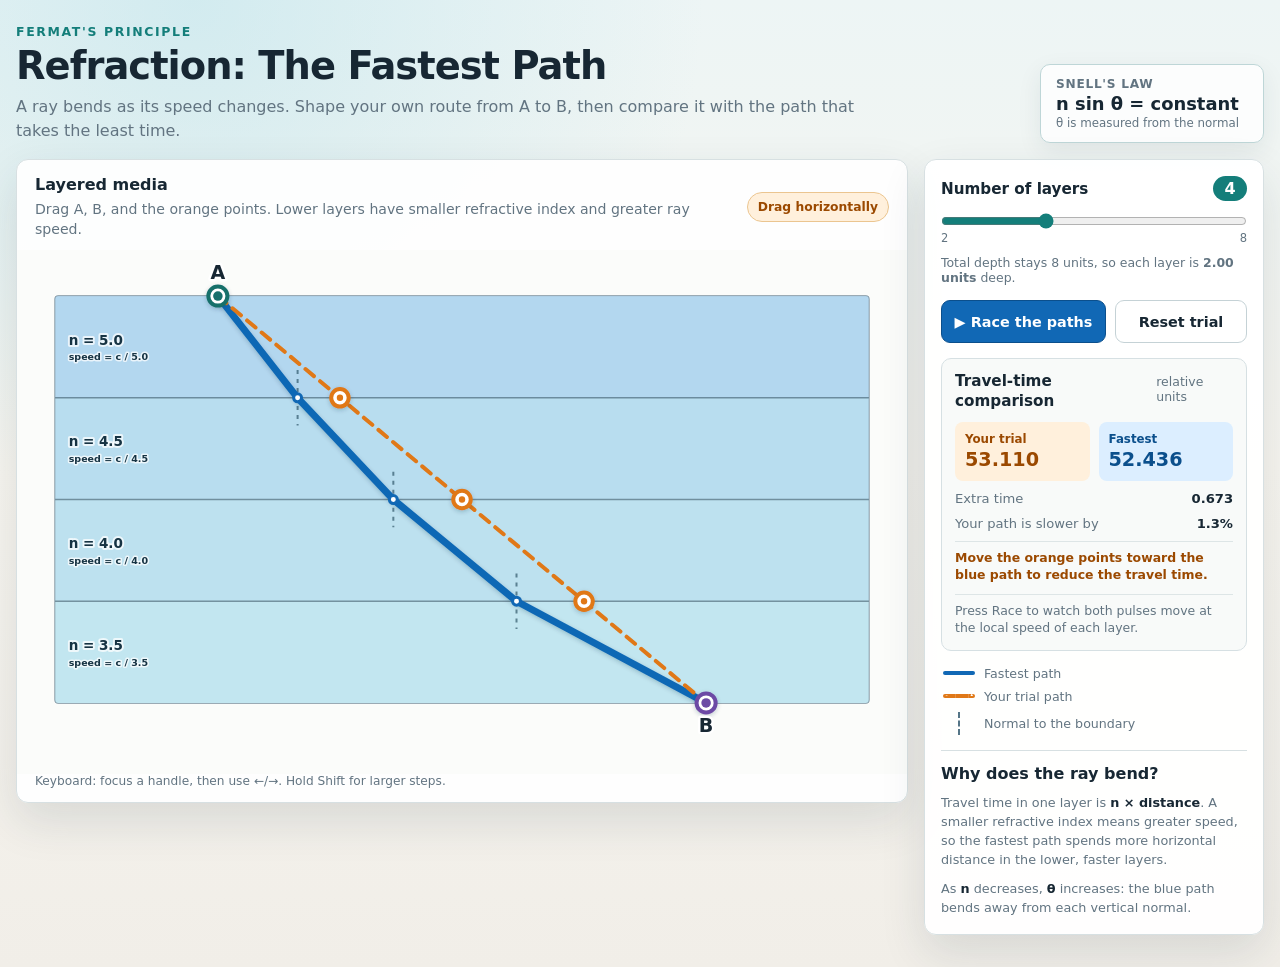
==== index.html @ dae1a8a9 "first commit" ====
<!doctype html>
<html lang="en">
<head>
  <meta charset="utf-8">
  <meta name="viewport" content="width=device-width, initial-scale=1">
  <meta name="color-scheme" content="light">
  <title>Refraction: The Fastest Path</title>
  <link rel="stylesheet" href="styles.css">
</head>
<body>
  <main>
    <header class="topbar">
      <div>
        <p class="eyebrow">Fermat's principle</p>
        <h1>Refraction: The Fastest Path</h1>
        <p class="subtitle">A ray bends as its speed changes. Shape your own route from A to B, then compare it with the path that takes the least time.</p>
      </div>
      <div class="law-card" aria-label="Snell's law">
        <span>Snell's law</span>
        <strong>n sin θ = constant</strong>
        <small>θ is measured from the normal</small>
      </div>
    </header>

    <section class="workspace" aria-label="Interactive refraction lesson">
      <section class="diagram-card" aria-label="Refraction diagram">
        <div class="diagram-heading">
          <div>
            <h2>Layered media</h2>
            <p>Drag A, B, and the orange points. Lower layers have smaller refractive index and greater ray speed.</p>
          </div>
          <div class="drag-hint">Drag horizontally</div>
        </div>

        <svg id="diagram" viewBox="0 0 1120 660" role="img" aria-labelledby="diagramTitle diagramDesc">
          <title id="diagramTitle">Fastest path through layered refractive media</title>
          <desc id="diagramDesc">A and B are draggable endpoints. Orange handles define a trial path through equal-depth horizontal layers. A blue line shows the exact least-time path.</desc>
          <defs>
            <filter id="softShadow" x="-50%" y="-50%" width="200%" height="200%">
              <feDropShadow dx="0" dy="2" stdDeviation="3" flood-color="#102f45" flood-opacity="0.24"></feDropShadow>
            </filter>
            <clipPath id="mediumClip">
              <rect x="48" y="58" width="1024" height="512" rx="4"></rect>
            </clipPath>
          </defs>

          <rect class="plot-frame" x="48" y="58" width="1024" height="512" rx="4"></rect>
          <g id="layerGroup" clip-path="url(#mediumClip)"></g>
          <g id="interfaceGroup"></g>
          <g id="normalGroup" aria-hidden="true"></g>

          <g class="path-layer" clip-path="url(#mediumClip)">
            <path id="optimalPath" class="optimal-path"></path>
            <path id="trialPath" class="trial-path"></path>
          </g>

          <g id="optimalPointGroup" aria-hidden="true"></g>
          <g id="trialHandleGroup"></g>
          <g id="endpointGroup"></g>

          <g id="pulseLayer" class="pulse-layer is-hidden" aria-hidden="true">
            <circle id="trialPulse" class="trial-pulse" r="10"></circle>
            <circle id="optimalPulseHalo" class="optimal-pulse-halo" r="10"></circle>
            <circle id="optimalPulse" class="optimal-pulse" r="6"></circle>
          </g>
        </svg>

        <p class="keyboard-note">Keyboard: focus a handle, then use ←/→. Hold Shift for larger steps.</p>
      </section>

      <aside class="controls" aria-label="Diagram controls and results">
        <section class="control-section">
          <div class="section-title-row">
            <label for="layerSlider">Number of layers</label>
            <output id="layerValue" for="layerSlider">4</output>
          </div>
          <input id="layerSlider" type="range" min="2" max="8" step="1" value="4">
          <div class="range-labels" aria-hidden="true"><span>2</span><span>8</span></div>
          <p class="control-note">Total depth stays 8 units, so each layer is <strong id="layerDepth">2.00 units</strong> deep.</p>
        </section>

        <div class="button-row">
          <button id="raceButton" class="primary-button" type="button">
            <span aria-hidden="true">▶</span> Race the paths
          </button>
          <button id="resetButton" type="button">Reset trial</button>
        </div>

        <section class="results" aria-labelledby="resultsTitle">
          <div class="section-title-row">
            <h2 id="resultsTitle">Travel-time comparison</h2>
            <span class="relative-units">relative units</span>
          </div>
          <div class="result-grid">
            <article class="result-card trial-result">
              <span>Your trial</span>
              <strong id="trialTime">0.000</strong>
            </article>
            <article class="result-card optimal-result">
              <span>Fastest</span>
              <strong id="optimalTime">0.000</strong>
            </article>
          </div>
          <div class="difference-row">
            <span>Extra time</span>
            <strong id="differenceTime">0.000</strong>
          </div>
          <div class="difference-row">
            <span>Your path is slower by</span>
            <strong id="percentageSlower">0.0%</strong>
          </div>
          <p id="comparisonMessage" class="comparison-message" aria-live="polite"></p>
          <p id="raceStatus" class="race-status" aria-live="polite">Press Race to watch both pulses move at the local speed of each layer.</p>
        </section>

        <section class="legend" aria-label="Diagram legend">
          <div><span class="legend-line optimal-sample"></span><span>Fastest path</span></div>
          <div><span class="legend-line trial-sample"></span><span>Your trial path</span></div>
          <div><span class="legend-normal"></span><span>Normal to the boundary</span></div>
        </section>

        <section class="explanation">
          <h2>Why does the ray bend?</h2>
          <p>Travel time in one layer is <strong>n × distance</strong>. A smaller refractive index means greater speed, so the fastest path spends more horizontal distance in the lower, faster layers.</p>
          <p>As <strong>n</strong> decreases, <strong>θ</strong> increases: the blue path bends away from each vertical normal.</p>
        </section>
      </aside>
    </section>
  </main>

  <script src="app.js"></script>
</body>
</html>
---- styles.css ----
:root {
  --paper: #f7f5ef;
  --panel: #ffffff;
  --ink: #172733;
  --muted: #627481;
  --line: #d7e0e2;
  --blue: #1168b5;
  --blue-dark: #0b4f8c;
  --blue-soft: #dceeff;
  --orange: #e07817;
  --orange-dark: #9b4900;
  --orange-soft: #fff0dc;
  --teal: #147e7a;
  --shadow: 0 18px 46px rgba(24, 48, 65, 0.12);
}

* {
  box-sizing: border-box;
}

body {
  margin: 0;
  min-height: 100vh;
  color: var(--ink);
  background:
    radial-gradient(circle at 15% 0%, rgba(188, 227, 235, 0.55), transparent 32rem),
    linear-gradient(180deg, #edf5f5 0%, var(--paper) 48%, #f1eee8 100%);
  font-family: Inter, ui-sans-serif, system-ui, -apple-system, BlinkMacSystemFont, "Segoe UI", sans-serif;
}

main {
  width: min(1530px, calc(100vw - 32px));
  margin: 0 auto;
  padding: 24px 0 32px;
}

h1,
h2,
p {
  margin: 0;
}

.topbar {
  display: grid;
  grid-template-columns: minmax(0, 1fr) auto;
  gap: 24px;
  align-items: end;
  margin-bottom: 16px;
}

.eyebrow {
  margin-bottom: 7px;
  color: var(--teal);
  font-size: 0.78rem;
  font-weight: 800;
  letter-spacing: 0.13em;
  text-transform: uppercase;
}

h1 {
  font-size: clamp(1.7rem, 3vw, 2.65rem);
  line-height: 1.05;
  letter-spacing: -0.025em;
}

.subtitle {
  max-width: 880px;
  margin-top: 9px;
  color: var(--muted);
  font-size: 1rem;
  line-height: 1.5;
}

.law-card {
  display: grid;
  gap: 2px;
  min-width: 224px;
  padding: 12px 15px;
  border: 1px solid #bed6d7;
  border-radius: 10px;
  background: rgba(255, 255, 255, 0.82);
  box-shadow: 0 8px 24px rgba(24, 48, 65, 0.08);
}

.law-card span,
.law-card small {
  color: var(--muted);
}

.law-card span {
  font-size: 0.76rem;
  font-weight: 800;
  letter-spacing: 0.06em;
  text-transform: uppercase;
}

.law-card strong {
  font-size: 1.12rem;
}

.law-card small {
  font-size: 0.74rem;
}

.workspace {
  display: grid;
  grid-template-columns: minmax(0, 1fr) 340px;
  gap: 16px;
  align-items: start;
}

.diagram-card,
.controls {
  border: 1px solid var(--line);
  border-radius: 12px;
  background: rgba(255, 255, 255, 0.94);
  box-shadow: var(--shadow);
}

.diagram-card {
  min-width: 0;
  overflow: hidden;
}

.diagram-heading {
  display: grid;
  grid-template-columns: minmax(0, 1fr) auto;
  gap: 18px;
  align-items: center;
  padding: 15px 18px 10px;
}

.diagram-heading h2,
.controls h2 {
  font-size: 1rem;
  line-height: 1.3;
}

.diagram-heading p {
  margin-top: 4px;
  color: var(--muted);
  font-size: 0.88rem;
  line-height: 1.4;
}

.drag-hint {
  padding: 7px 10px;
  border: 1px solid #ebc590;
  border-radius: 999px;
  color: var(--orange-dark);
  background: var(--orange-soft);
  font-size: 0.77rem;
  font-weight: 800;
  white-space: nowrap;
}

#diagram {
  display: block;
  width: 100%;
  height: auto;
  background: #fbfcfa;
  touch-action: none;
  user-select: none;
}

.plot-frame {
  fill: #eff5f6;
  stroke: #7b909d;
  stroke-width: 2;
}

.medium-layer {
  stroke: none;
}

.layer-label,
.layer-speed {
  fill: #163343;
  paint-order: stroke;
  stroke: rgba(255, 255, 255, 0.72);
  stroke-linejoin: round;
}

.layer-label {
  font-size: 17px;
  font-weight: 820;
  stroke-width: 5px;
}

.layer-speed {
  font-size: 12px;
  font-weight: 680;
  stroke-width: 4px;
}

.interface-line {
  stroke: rgba(29, 56, 70, 0.48);
  stroke-width: 1.6;
  vector-effect: non-scaling-stroke;
}

.normal-line {
  stroke: rgba(29, 69, 89, 0.62);
  stroke-width: 2;
  stroke-dasharray: 4 5;
  vector-effect: non-scaling-stroke;
}

.optimal-path,
.trial-path {
  fill: none;
  stroke-linecap: round;
  stroke-linejoin: round;
  vector-effect: non-scaling-stroke;
}

.optimal-path {
  stroke: var(--blue);
  stroke-width: 7;
  filter: url(#softShadow);
}

.trial-path {
  stroke: var(--orange);
  stroke-width: 4;
  stroke-dasharray: 11 8;
}

.optimal-interface-dot {
  fill: #ffffff;
  stroke: var(--blue);
  stroke-width: 3;
  vector-effect: non-scaling-stroke;
}

.drag-handle {
  cursor: ew-resize;
  outline: none;
}

.drag-handle .handle-hit {
  fill: transparent;
}

.trial-handle-ring {
  fill: #ffffff;
  stroke: var(--orange);
  stroke-width: 4;
  vector-effect: non-scaling-stroke;
  filter: url(#softShadow);
}

.trial-handle-dot {
  fill: var(--orange);
}

.endpoint-halo {
  fill: #ffffff;
  stroke-width: 4;
  vector-effect: non-scaling-stroke;
  filter: url(#softShadow);
}

.endpoint-a .endpoint-halo {
  stroke: #176f6b;
}

.endpoint-a .endpoint-dot {
  fill: #176f6b;
}

.endpoint-b .endpoint-halo {
  stroke: #6c4aa5;
}

.endpoint-b .endpoint-dot {
  fill: #6c4aa5;
}

.endpoint-label {
  fill: var(--ink);
  font-size: 24px;
  font-weight: 850;
  paint-order: stroke;
  stroke: #ffffff;
  stroke-width: 6px;
  stroke-linejoin: round;
  pointer-events: none;
}

.drag-handle:focus-visible .trial-handle-ring,
.drag-handle:focus-visible .endpoint-halo {
  stroke: #111f28;
  stroke-width: 6;
}

.pulse-layer {
  pointer-events: none;
}

.pulse-layer.is-hidden {
  display: none;
}

.trial-pulse {
  fill: #fff7ed;
  stroke: var(--orange);
  stroke-width: 5;
  filter: url(#softShadow);
}

.optimal-pulse-halo {
  fill: #ffffff;
  stroke: var(--blue);
  stroke-width: 4;
  filter: url(#softShadow);
}

.optimal-pulse {
  fill: var(--blue);
}

.keyboard-note {
  padding: 0 18px 14px;
  color: var(--muted);
  font-size: 0.76rem;
}

.controls {
  position: sticky;
  top: 16px;
  display: grid;
  gap: 15px;
  padding: 16px;
}

.control-section,
.results,
.explanation {
  display: grid;
  gap: 10px;
}

.section-title-row {
  display: flex;
  justify-content: space-between;
  gap: 12px;
  align-items: baseline;
}

.section-title-row label,
.section-title-row h2 {
  color: var(--ink);
  font-size: 0.95rem;
  font-weight: 800;
}

#layerValue {
  min-width: 34px;
  padding: 3px 9px;
  border-radius: 999px;
  color: #ffffff;
  background: var(--teal);
  font-weight: 850;
  text-align: center;
}

input[type="range"] {
  width: 100%;
  margin: 2px 0 0;
  accent-color: var(--teal);
  cursor: pointer;
}

.range-labels {
  display: flex;
  justify-content: space-between;
  margin-top: -8px;
  color: var(--muted);
  font-size: 0.72rem;
}

.control-note,
.relative-units {
  color: var(--muted);
  font-size: 0.78rem;
}

.button-row {
  display: grid;
  grid-template-columns: 1.25fr 1fr;
  gap: 9px;
}

button {
  min-height: 43px;
  border: 1px solid #c5d2d6;
  border-radius: 9px;
  color: var(--ink);
  background: #ffffff;
  font: inherit;
  font-size: 0.9rem;
  font-weight: 780;
  cursor: pointer;
  transition: transform 150ms ease, border-color 150ms ease, background 150ms ease;
}

button:hover {
  border-color: #93afb7;
  background: #f2f8f8;
  transform: translateY(-1px);
}

button:focus-visible,
input:focus-visible {
  outline: 3px solid rgba(20, 126, 122, 0.28);
  outline-offset: 2px;
}

.primary-button {
  color: #ffffff;
  border-color: var(--blue-dark);
  background: var(--blue);
}

.primary-button:hover {
  border-color: #083f70;
  background: var(--blue-dark);
}

.results {
  padding: 13px;
  border: 1px solid #d6e0e3;
  border-radius: 10px;
  background: #f8faf9;
}

.result-grid {
  display: grid;
  grid-template-columns: 1fr 1fr;
  gap: 9px;
}

.result-card {
  display: grid;
  gap: 2px;
  padding: 10px;
  border-radius: 8px;
}

.result-card span {
  font-size: 0.74rem;
  font-weight: 760;
}

.result-card strong {
  font-variant-numeric: tabular-nums;
  font-size: 1.2rem;
}

.trial-result {
  color: var(--orange-dark);
  background: var(--orange-soft);
}

.optimal-result {
  color: var(--blue-dark);
  background: var(--blue-soft);
}

.difference-row {
  display: flex;
  justify-content: space-between;
  gap: 12px;
  color: var(--muted);
  font-size: 0.82rem;
}

.difference-row strong {
  color: var(--ink);
  font-variant-numeric: tabular-nums;
}

.comparison-message,
.race-status {
  padding-top: 7px;
  border-top: 1px solid #dde5e6;
  font-size: 0.78rem;
  line-height: 1.4;
}

.comparison-message {
  color: var(--orange-dark);
  font-weight: 750;
}

.comparison-message.is-match {
  color: #126a57;
}

.race-status {
  color: var(--muted);
}

.legend {
  display: grid;
  gap: 8px;
  padding: 0 2px;
}

.legend > div {
  display: grid;
  grid-template-columns: 32px 1fr;
  gap: 9px;
  align-items: center;
  color: var(--muted);
  font-size: 0.79rem;
}

.legend-line {
  height: 0;
  border-top-width: 4px;
  border-top-style: solid;
  border-radius: 999px;
}

.optimal-sample {
  border-color: var(--blue);
}

.trial-sample {
  border-color: var(--orange);
  border-top-style: dashed;
}

.legend-normal {
  width: 0;
  height: 23px;
  justify-self: center;
  border-left: 2px dashed #557587;
}

.explanation {
  padding-top: 13px;
  border-top: 1px solid var(--line);
}

.explanation p {
  color: var(--muted);
  font-size: 0.8rem;
  line-height: 1.48;
}

.explanation strong {
  color: var(--ink);
}

@media (max-width: 1050px) {
  .workspace {
    grid-template-columns: 1fr;
  }

  .controls {
    position: static;
    grid-template-columns: repeat(2, minmax(0, 1fr));
    align-items: start;
  }

  .button-row {
    align-self: end;
  }

  .results {
    grid-row: span 2;
  }
}

@media (max-width: 720px) {
  main {
    width: min(100% - 18px, 1530px);
    padding-top: 14px;
  }

  .topbar {
    grid-template-columns: 1fr;
    gap: 12px;
  }

  .law-card {
    min-width: 0;
  }

  .diagram-heading {
    grid-template-columns: 1fr;
    gap: 8px;
  }

  .drag-hint {
    justify-self: start;
  }

  .controls {
    grid-template-columns: 1fr;
  }

  .results {
    grid-row: auto;
  }
}

@media (prefers-reduced-motion: reduce) {
  *,
  *::before,
  *::after {
    scroll-behavior: auto !important;
    transition-duration: 0.01ms !important;
    animation-duration: 0.01ms !important;
    animation-iteration-count: 1 !important;
  }
}
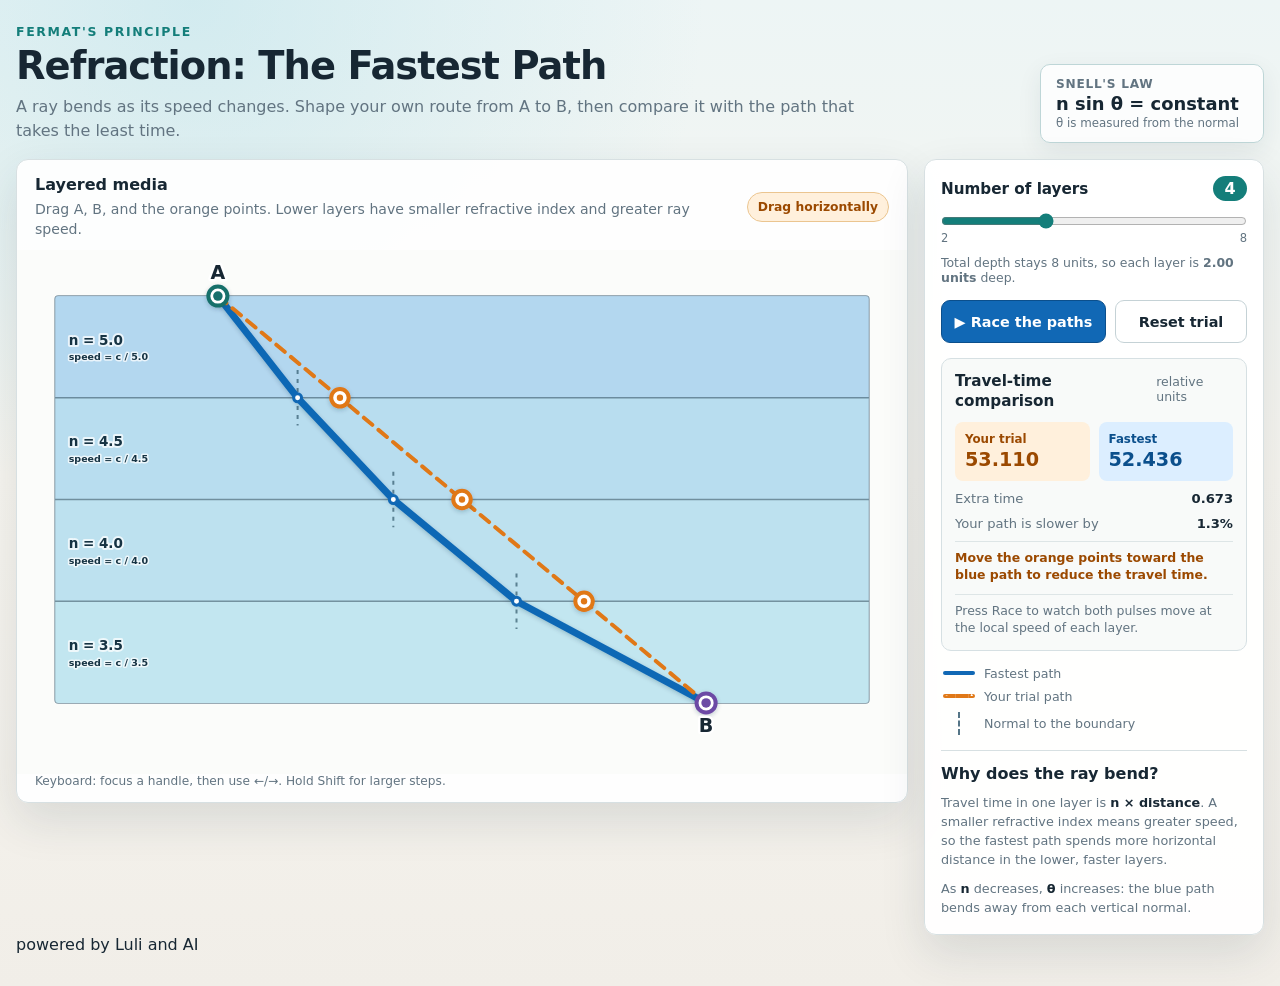
==== commit 6c45bfe0: "Update index.html" ====
--- a/index.html
+++ b/index.html
@@ -126,6 +126,7 @@
         </section>
       </aside>
     </section>
+    <footer class="page-credit">powered by Luli and AI</footer>
   </main>
 
   <script src="app.js"></script>
